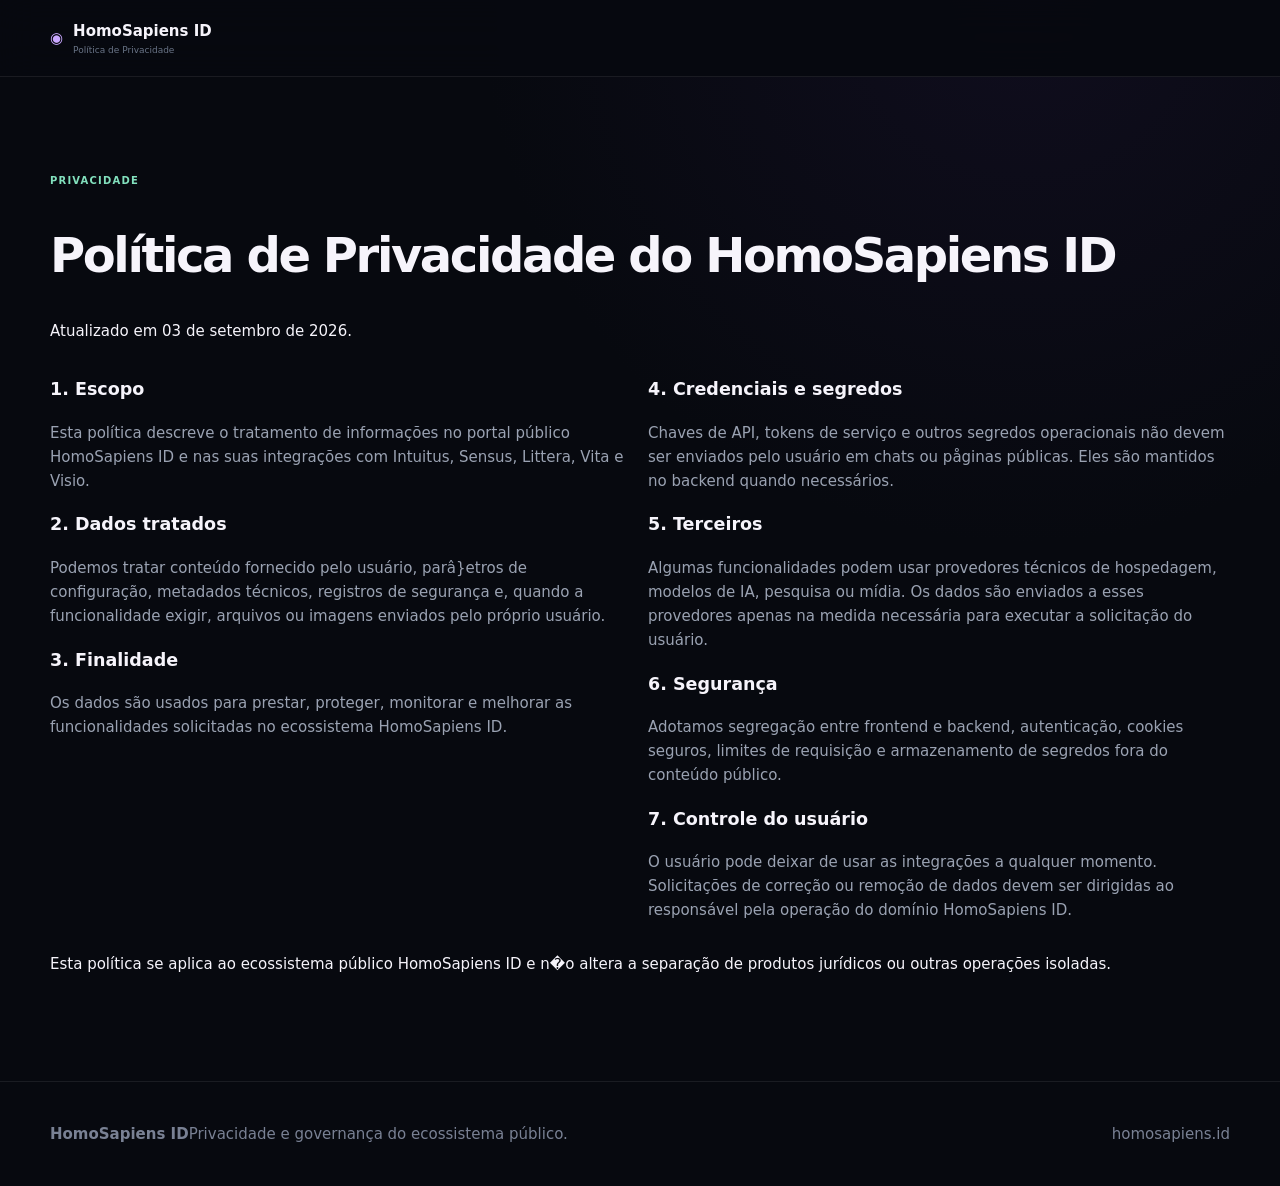
==== site/privacy.html @ 7fa55043 "docs: add public privacy policy for HomoSapiens ID actions" ====
<!doctype html>
<html lang="pt-BR">
<head>
  <meta charset="utf-8">
  <meta name="viewport" content="width=device-width,initial-scale=1">
  <meta name="referrer" content="no-referrer">
  <title>Política de Privacidade — HomoSapiens ID</title>
  <link rel="stylesheet" href="assets/portal.css">
</head>
<body>
  <header class="topbar">
    <div class="wrap nav">
      <a class="brand" href="/"><span class="mark">◉</span><div><b>HomoSapiens ID</b><small>Política de Privacidade</small></div></a>
    </div>
  </header>
  <main class="wrap section">
    <small>PRIVACIDADE</small>
    <h2>Política de Privacidade do HomoSapiens ID</h2>
    <p>Atualizado em 03 de setembro de 2026.</p>
    <div class="about-grid">
      <div>
        <h3>1. Escopo</h3>
        <p>Esta política descreve o tratamento de informações no portal público HomoSapiens ID e nas suas integrações com Intuitus, Sensus, Littera, Vita e Visio.</p>
        <h3>2. Dados tratados</h3>
        <p>Podemos tratar conteúdo fornecido pelo usuário, parâ}etros de configuração, metadados técnicos, registros de segurança e, quando a funcionalidade exigir, arquivos ou imagens enviados pelo próprio usuário.</p>
        <h3>3. Finalidade</h3>
        <p>Os dados são usados para prestar, proteger, monitorar e melhorar as funcionalidades solicitadas no ecossistema HomoSapiens ID.</p>
      </div>
      <div>
        <h3>4. Credenciais e segredos</h3>
        <p>Chaves de API, tokens de serviço e outros segredos operacionais não devem ser enviados pelo usuário em chats ou påginas públicas. Eles são mantidos no backend quando necessários.</p>
        <h3>5. Terceiros</h3>
        <p>Algumas funcionalidades podem usar provedores técnicos de hospedagem, modelos de IA, pesquisa ou mídia. Os dados são enviados a esses provedores apenas na medida necessária para executar a solicitação do usuário.</p>
        <h3>6. Segurança</h3>
        <p>Adotamos segregação entre frontend e backend, autenticação, cookies seguros, limites de requisição e armazenamento de segredos fora do conteúdo público.</p>
        <h3>7. Controle do usuário</h3>
        <p>O usuário pode deixar de usar as integrações a qualquer momento. Solicitações de correção ou remoção de dados devem ser dirigidas ao responsável pela operação do domínio HomoSapiens ID.</p>
      </div>
    </div>
    <p>Esta política se aplica ao ecossistema público HomoSapiens ID e n�o altera a separação de produtos jurídicos ou outras operações isoladas.</p>
  </main>
  <footer><div class="wrap footer-inner"><div><b>HomoSapiens ID</b><span>Privacidade e governança do ecossistema público.</span></div><span>homosapiens.id</span></div></footer>
</body>
</html>
---- site/assets/portal.css ----
:root{--bg:#07090f;--panel:#0e1320;--line:#ffffff14;--text:#f6f4fb;--muted:#9aa2b2;--violet:#c9a7ff;--green:#82e0bd}
*{box-sizing:border-box}
html{scroll-behavior:smooth}
body{margin:0;background:radial-gradient(circle at 80% 0,#21163b55,transparent 34rem),var(--bg);color:var(--text);font:15px/1.6 Inter,system-ui,sans-serif}
.wrap{width:min(1180px,calc(100% - 36px));margin:auto}
.skip-link{position:fixed;top:-80px;left:12px;z-index:50;padding:10px 14px;background:#fff;color:#111;border-radius:10px}
.skip-link:focus-visible{top:12px}
a:focus-visible{outline:3px solid var(--violet);outline-offset:4px}
.topbar{position:sticky;top:0;z-index:20;background:#07090fee;backdrop-filter:blur(18px);border-bottom:1px solid var(--line)}
.nav,.brand,.panel-top,.panel-foot,.footer-inner{display:flex;align-items:center;justify-content:space-between}
.nav{height:76px}
.brand{gap:10px;color:inherit;text-decoration:none}
.brand b,.brand small{display:block}.brand small{font-size:9px;color:#697487}.mark{color:var(--violet)}
.nav nav{display:flex;gap:24px}.nav nav a{color:#aab1c0;text-decoration:none}
.hero{min-height:680px;display:grid;grid-template-columns:1.05fr .95fr;gap:60px;align-items:center}
.eyebrow,.section small,.kicker{color:var(--green);font-size:10px;letter-spacing:.12em;font-weight:800}
.hero h1,.section h2{letter-spacing:-.05em;line-height:1}.hero h1{font-size:72px}.hero h1 em{color:var(--violet);font-style:normal}
.hero p,.section-head p,.product p,.about-grid p{color:var(--muted)}
.actions,.trust{display:flex;gap:12px;flex-wrap:wrap}.actions{margin-top:30px}
.actions a,.trust span{padding:10px 14px;border:1px solid var(--line);border-radius:12px;text-decoration:none}
.primary{background:#e8dcff;color:#111}.secondary{color:#ddd}.trust{margin-top:28px}.trust span{font-size:10px;color:#7f899c}
.hero-panel,.product,.principle-grid article{border:1px solid var(--line);border-radius:22px;background:var(--panel);padding:24px}
.panel-top span{color:var(--green);font-size:9px}
.orbit{height:320px;display:grid;place-items:center;position:relative}
.core{width:100px;height:100px;border-radius:50%;display:grid;place-items:center;background:radial-gradient(circle,#eadcff,#7657bf);color:#111}
.node{position:absolute}.n1{top:30px}.n2{right:40px}.n3{bottom:30px;right:25%}.n4{bottom:40px;left:20%}.n5{left:35px}
.panel-foot{font-size:9px;color:#7b8494}
.strip,.alt{border-block:1px solid var(--line);background:#ffffff04}
.stats{display:grid;grid-template-columns:repeat(4,1fr)}.stats div{padding:25px}.stats b,.stats span{display:block}.stats span{font-size:10px;color:#758094}
.section{padding:90px 0}.section h2{font-size:48px}.section-head,.principles{display:grid;grid-template-columns:1fr 1fr;gap:50px}
.product-grid{display:grid;grid-template-columns:repeat(2,1fr);gap:16px}
.product{min-height:220px;display:flex;flex-direction:column}.product h3{font-size:30px;margin:10px 0}.product a{margin-top:auto;color:#fff;text-decoration:none;font-weight:800}
.principles{grid-template-columns:.7fr 1.3fr}.principle-grid,.about-grid{display:grid;grid-template-columns:repeat(2,1fr);gap:16px}
footer{padding:40px 0;border-top:1px solid var(--line);color:#798194}
@media(max-width:800px){.hero,.section-head,.principles,.product-grid,.principle-grid,.about-grid,.stats{grid-template-columns:1fr}.hero h1{font-size:48px}.hero-panel{display:none}.nav nav{display:none}}
@media(prefers-reduced-motion:reduce){html{scroll-behavior:auto}*,*::before,*::after{animation-duration:.01ms!important;animation-iteration-count:1!important;transition-duration:.01ms!important}}
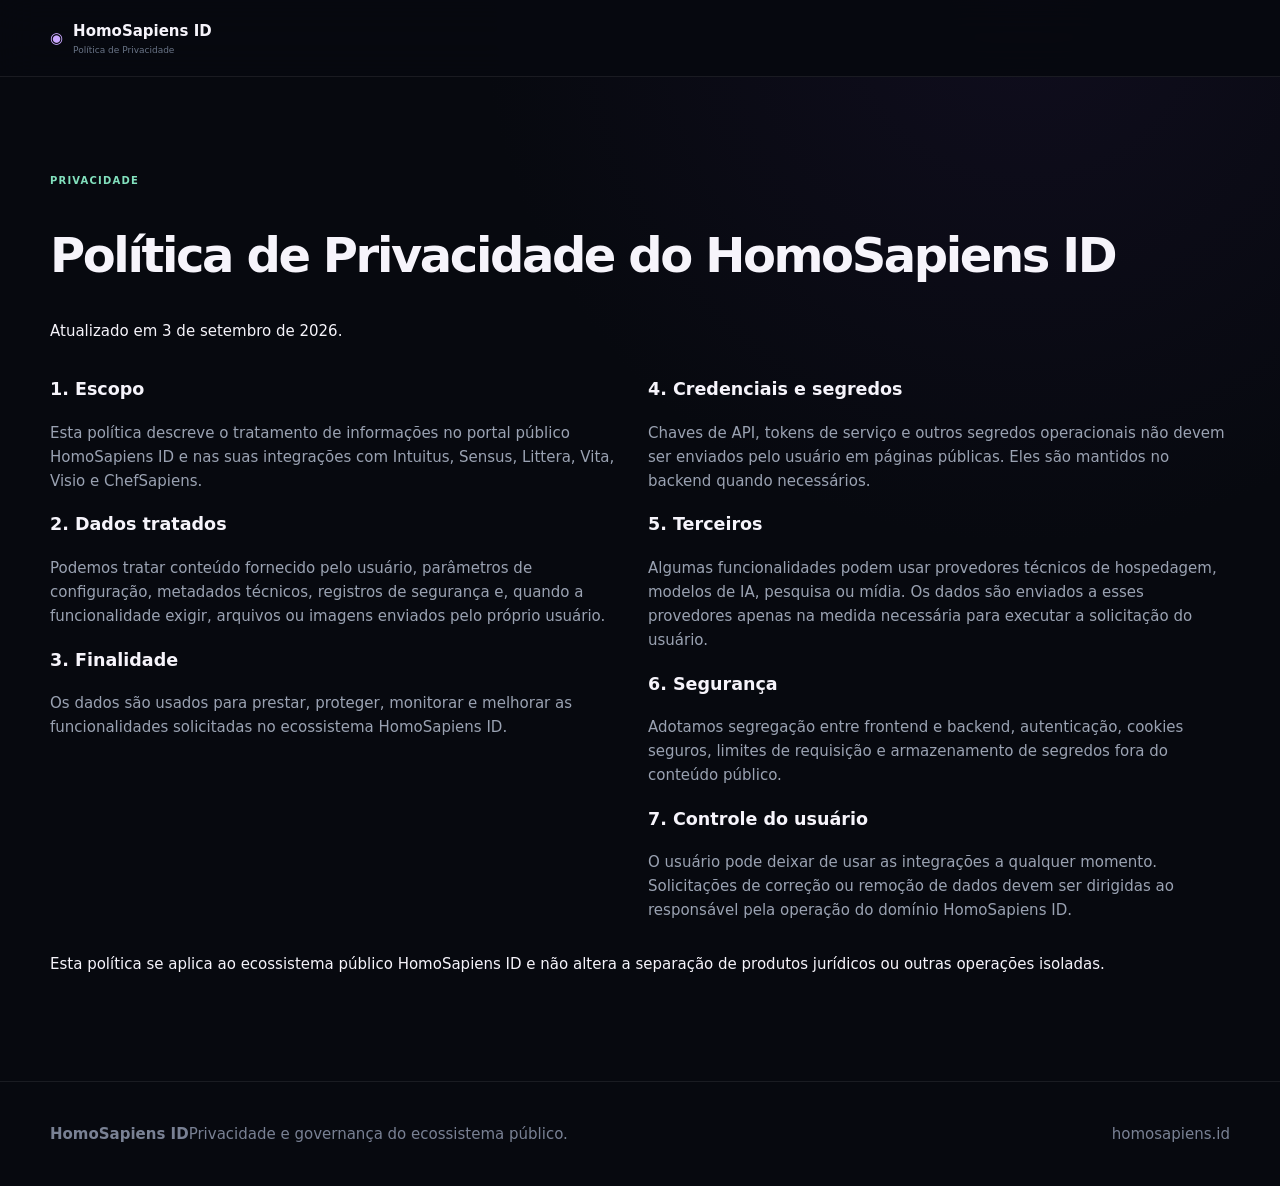
==== commit ee42f7e5: "fix(site): include and validate privacy page on self-hosted CI" ====
--- a/site/privacy.html
+++ b/site/privacy.html
@@ -4,31 +4,34 @@
   <meta charset="utf-8">
   <meta name="viewport" content="width=device-width,initial-scale=1">
   <meta name="referrer" content="no-referrer">
+  <meta http-equiv="Content-Security-Policy" content="default-src 'self'; script-src 'self'; style-src 'self'; img-src 'self' data:; object-src 'none'; base-uri 'self'; frame-ancestors 'none'; upgrade-insecure-requests">
+  <meta name="description" content="Política de Privacidade do ecossistema público HomoSapiens ID.">
   <title>Política de Privacidade — HomoSapiens ID</title>
   <link rel="stylesheet" href="assets/portal.css">
 </head>
 <body>
+  <a class="skip-link" href="#conteudo">Ir para o conteúdo</a>
   <header class="topbar">
     <div class="wrap nav">
-      <a class="brand" href="/"><span class="mark">◉</span><div><b>HomoSapiens ID</b><small>Política de Privacidade</small></div></a>
+      <a class="brand" href="/" aria-label="HomoSapiens ID, início"><span class="mark">◉</span><div><b>HomoSapiens ID</b><small>Política de Privacidade</small></div></a>
     </div>
   </header>
-  <main class="wrap section">
+  <main id="conteudo" class="wrap section">
     <small>PRIVACIDADE</small>
     <h2>Política de Privacidade do HomoSapiens ID</h2>
-    <p>Atualizado em 03 de setembro de 2026.</p>
+    <p>Atualizado em 3 de setembro de 2026.</p>
     <div class="about-grid">
       <div>
         <h3>1. Escopo</h3>
-        <p>Esta política descreve o tratamento de informações no portal público HomoSapiens ID e nas suas integrações com Intuitus, Sensus, Littera, Vita e Visio.</p>
+        <p>Esta política descreve o tratamento de informações no portal público HomoSapiens ID e nas suas integrações com Intuitus, Sensus, Littera, Vita, Visio e ChefSapiens.</p>
         <h3>2. Dados tratados</h3>
-        <p>Podemos tratar conteúdo fornecido pelo usuário, parâ}etros de configuração, metadados técnicos, registros de segurança e, quando a funcionalidade exigir, arquivos ou imagens enviados pelo próprio usuário.</p>
+        <p>Podemos tratar conteúdo fornecido pelo usuário, parâmetros de configuração, metadados técnicos, registros de segurança e, quando a funcionalidade exigir, arquivos ou imagens enviados pelo próprio usuário.</p>
         <h3>3. Finalidade</h3>
         <p>Os dados são usados para prestar, proteger, monitorar e melhorar as funcionalidades solicitadas no ecossistema HomoSapiens ID.</p>
       </div>
       <div>
         <h3>4. Credenciais e segredos</h3>
-        <p>Chaves de API, tokens de serviço e outros segredos operacionais não devem ser enviados pelo usuário em chats ou påginas públicas. Eles são mantidos no backend quando necessários.</p>
+        <p>Chaves de API, tokens de serviço e outros segredos operacionais não devem ser enviados pelo usuário em páginas públicas. Eles são mantidos no backend quando necessários.</p>
         <h3>5. Terceiros</h3>
         <p>Algumas funcionalidades podem usar provedores técnicos de hospedagem, modelos de IA, pesquisa ou mídia. Os dados são enviados a esses provedores apenas na medida necessária para executar a solicitação do usuário.</p>
         <h3>6. Segurança</h3>
@@ -37,8 +40,8 @@
         <p>O usuário pode deixar de usar as integrações a qualquer momento. Solicitações de correção ou remoção de dados devem ser dirigidas ao responsável pela operação do domínio HomoSapiens ID.</p>
       </div>
     </div>
-    <p>Esta política se aplica ao ecossistema público HomoSapiens ID e n�o altera a separação de produtos jurídicos ou outras operações isoladas.</p>
+    <p>Esta política se aplica ao ecossistema público HomoSapiens ID e não altera a separação de produtos jurídicos ou outras operações isoladas.</p>
   </main>
   <footer><div class="wrap footer-inner"><div><b>HomoSapiens ID</b><span>Privacidade e governança do ecossistema público.</span></div><span>homosapiens.id</span></div></footer>
 </body>
-</html>+</html>
